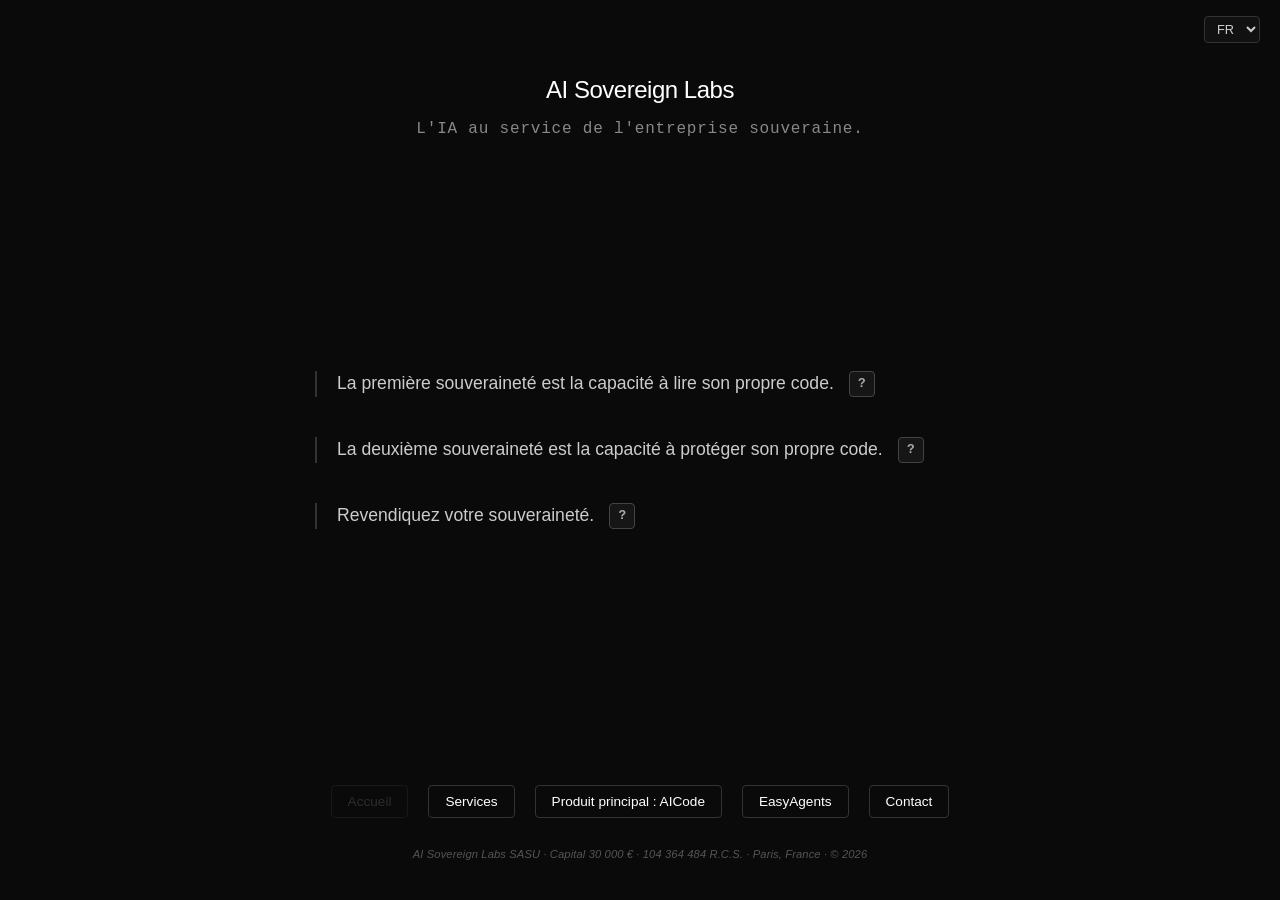
==== fr/index.html @ 9515681d "Add files via upload" ====
<!doctype html>
<html lang="fr">
  <head>
    <meta charset="UTF-8" />
    <meta name="viewport" content="width=device-width, initial-scale=1.0" />
    <link
      rel="icon"
      href="data:image/svg+xml,<svg xmlns=%22http://www.w3.org/2000/svg%22 viewBox=%220 0 100 100%22><text y=%22.9em%22 font-size=%2290%22>🛡️</text></svg>"
    />
    <title>AI Sovereign Labs</title>
    <meta
      name="description"
      content="AI Sovereign Labs : L'intelligence artificielle au service de l'entreprise souveraine. Maîtrisez votre code, protégez votre propriété intellectuelle."
    />

    <!-- Social URLs stay bound to the English homepage in the source HTML. -->
    <meta property="og:type" content="website" />
    <meta property="og:url" content="https://aisovereignlabs.ai/fr/" />
    <meta
      property="og:title"
      content="AI Sovereign Labs | Intelligence Artificielle Souveraine"
    />
    <meta
      property="og:description"
      content="La première souveraineté est la capacité à lire son propre code. Découvrez notre approche IA centrée sur le contrôle, l'auditabilité et la confidentialité."
    />
    <meta
      property="og:image"
      content="https://aisovereignlabs.ai/docs/sovereign-og.jpg"
    />
    <meta property="twitter:card" content="summary_large_image" />
    <meta property="twitter:url" content="https://aisovereignlabs.ai/fr/" />
    <meta
      property="twitter:title"
      content="AI Sovereign Labs | Intelligence Artificielle Souveraine"
    />
    <meta
      property="twitter:description"
      content="L'IA au service de l'entreprise souveraine. Reprenez le contrôle de votre infrastructure logicielle et de votre logique propriétaire."
    />
    <meta
      property="twitter:image"
      content="https://aisovereignlabs.ai/docs/sovereign-og.jpg"
    />

    <link rel="stylesheet" href="/assets/common.css" />
    <link rel="stylesheet" href="/index.css" />
    <script defer src="/assets/common.js"></script>
    <script defer src="/index.js"></script>
  </head>

  <body>
    <div class="lang-switcher">
      <select onchange="switchLang(this)" aria-label="Language selection">
        <option value="en" selected>EN</option>
        <option value="fr">FR</option>
      </select>
    </div>

    <header>
      <h1>AI Sovereign Labs</h1>
      <p class="slogan">L'IA au service de l'entreprise souveraine.</p>
    </header>

    <main>
      <div class="bullets-container">
        <div class="bullet-item">
          <div class="bullet-header">
            La première souveraineté est la capacité à lire son propre code.
            <button type="button" class="help-btn" onclick="toggleHelp('exp1')">
              ?
            </button>
          </div>
          <div id="exp1" class="explanation">
            L'IA ne doit pas être une boîte noire. Si vous ne pouvez pas auditer, comprendre et
            vérifier le code généré pour votre infrastructure, vous avez
            cédé le contrôle intellectuel au fournisseur de modèle.
          </div>
        </div>

        <div class="bullet-item">
          <div class="bullet-header">
            La deuxième souveraineté est la capacité à protéger son propre code.
            <button type="button" class="help-btn" onclick="toggleHelp('exp2')">
              ?
            </button>
          </div>
          <div id="exp2" class="explanation">
            Votre PI est votre forteresse. La vraie souveraineté signifie traiter votre
            logique localement ou dans des environnements privés, en garantissant que votre
            code source propriétaire n'entraîne jamais un modèle tiers.
          </div>
        </div>

        <div class="bullet-item">
          <div class="bullet-header">
            Revendiquez votre souveraineté.
            <button type="button" class="help-btn" onclick="toggleHelp('exp3')">
              ?
            </button>
          </div>
          <div id="exp3" class="explanation">
            La souveraineté n'est pas une contrainte, c'est le levier ultime. En
            maîtrisant votre intelligence et votre infrastructure, vous éliminez
            la dépendance et transformez votre logiciel en un actif stratégique
            imprenable.
          </div>
        </div>
      </div>
    </main>

    <footer>
      <nav>
        <a href="." class="disabled">Accueil</a>
        <a href="./services">Services</a>
        <a href="https://ai-code.ai">Produit principal : AICode</a>
        <a href="https://easy-agents.ai">EasyAgents</a>
        <a id="contact-link" href="javascript:openContactEmail()">Contact</a>
      </nav>
      <div class="legal">
        AI Sovereign Labs SASU · Capital 30 000 € · 104 364 484 R.C.S. · Paris,
        France · © 2026
      </div>
    </footer>
  </body>
</html>
---- assets/common.css ----
/* ========== RESET & BASE ========== */
body {
  background-color: #0a0a0a;
  color: #e5e5e5;
  font-family:
    -apple-system, BlinkMacSystemFont, "Segoe UI", Roboto, Helvetica, Arial,
    sans-serif;
  margin: 0;
  display: flex;
  flex-direction: column;
  min-height: 100vh;
  text-rendering: optimizeLegibility;
  overflow-x: hidden;
  overflow-y: auto;
  position: relative;
}

/* ========== LAYOUT ========== */
header {
  padding-top: 60px;
  text-align: center;
}

main {
  flex: 1;
  display: flex;
  justify-content: center;
  align-items: center;
}

footer {
  padding-bottom: 40px;
  text-align: center;
}

/* ========== TYPOGRAPHY ========== */
h1 {
  font-size: 1.5rem;
  font-weight: 500;
  letter-spacing: -0.02em;
  margin-bottom: 0.5rem;
  color: #ffffff;
}

.slogan {
  font-family: "Courier New", Courier, monospace;
  font-size: 1rem;
  color: #888;
  letter-spacing: 0.05em;
}

/* ========== NAVIGATION ========== */
nav {
  display: flex;
  justify-content: center;
  align-items: center;
  gap: 20px;
  margin-bottom: 30px;
}

a {
  color: #ffffff;
  text-decoration: none;
  font-size: 0.85rem;
  border: 1px solid #333;
  padding: 8px 16px;
  border-radius: 4px;
  transition: all 0.2s ease;
  cursor: pointer;
}

a.disabled {
  color: #444;
  border-color: #222;
  cursor: default;
  pointer-events: none;
  opacity: 0.6;
}

a:not(.disabled):hover {
  color: #ffffff;
  border-color: #ffffff;
  background-color: #222;
}

/* ========== FOOTER ========== */
.legal {
  font-size: 0.7rem;
  color: #555;
  font-style: italic;
  letter-spacing: 0.01em;
}

/* ========== LANG SWITCHER ========== */
.lang-switcher {
  position: absolute;
  top: 16px;
  right: 20px;
  z-index: 100;
}

.lang-switcher select {
  background: #111;
  color: #ccc;
  border: 1px solid #333;
  padding: 4px 8px;
  font-size: 0.8rem;
  border-radius: 4px;
  cursor: pointer;
}

.lang-switcher select:hover {
  border-color: #fff;
  color: #fff;
}

/* ========== RESPONSIVE ========== */
@media (max-width: 600px) {
  header {
    padding-top: 30px;
  }
  footer {
    padding-bottom: 30px;
  }
  nav {
    flex-direction: column;
    gap: 10px;
  }
}
---- index.css ----
/* ========== BULLETS ========== */
.bullets-container {
  max-width: 650px;
  width: 90%;
  list-style: none;
  padding: 0;
}

.bullet-item {
  margin-bottom: 2.5rem;
  cursor: default;
}

.bullet-header {
  display: flex;
  align-items: center;
  font-size: 1.1rem;
  color: #ccc;
  border-left: 2px solid #333;
  padding-left: 20px;
  transition: all 0.3s ease;
  line-height: 1.2;
}

.bullet-item:hover .bullet-header {
  border-left-color: #ffffff;
  color: #ffffff;
}

/* ========== HELP BUTTON ========== */
.help-btn {
  display: inline-flex;
  justify-content: center;
  align-items: center;
  margin-left: 15px;
  font-family: "Courier New", Courier, monospace;
  font-size: 0.8rem;
  font-weight: bold;
  color: #aaa;
  cursor: pointer;
  border: 1px solid #444;
  padding: 0;
  width: 26px;
  height: 26px;
  border-radius: 4px;
  user-select: none;
  transition: all 0.2s ease-in-out;
  background: rgba(255, 255, 255, 0.05);
  flex-shrink: 0;
}

.help-btn:hover {
  color: #ffffff;
  border-color: #ffffff;
  background-color: #222;
}

/* ========== EXPLANATION ========== */
.explanation {
  max-height: 0;
  overflow: hidden;
  font-size: 1rem;
  color: #999;
  padding-left: 22px;
  margin-top: 0;
  line-height: 1.6;
  max-width: 580px;
  transition:
    max-height 0.4s cubic-bezier(0.4, 0, 0.2, 1),
    margin-top 0.4s;
  opacity: 0;
}

.explanation.visible {
  max-height: 250px;
  margin-top: 15px;
  opacity: 1;
}

/* ========== RESPONSIVE ========== */
@media (max-width: 600px) {
  .bullet-header {
    font-size: 1rem;
  }
}
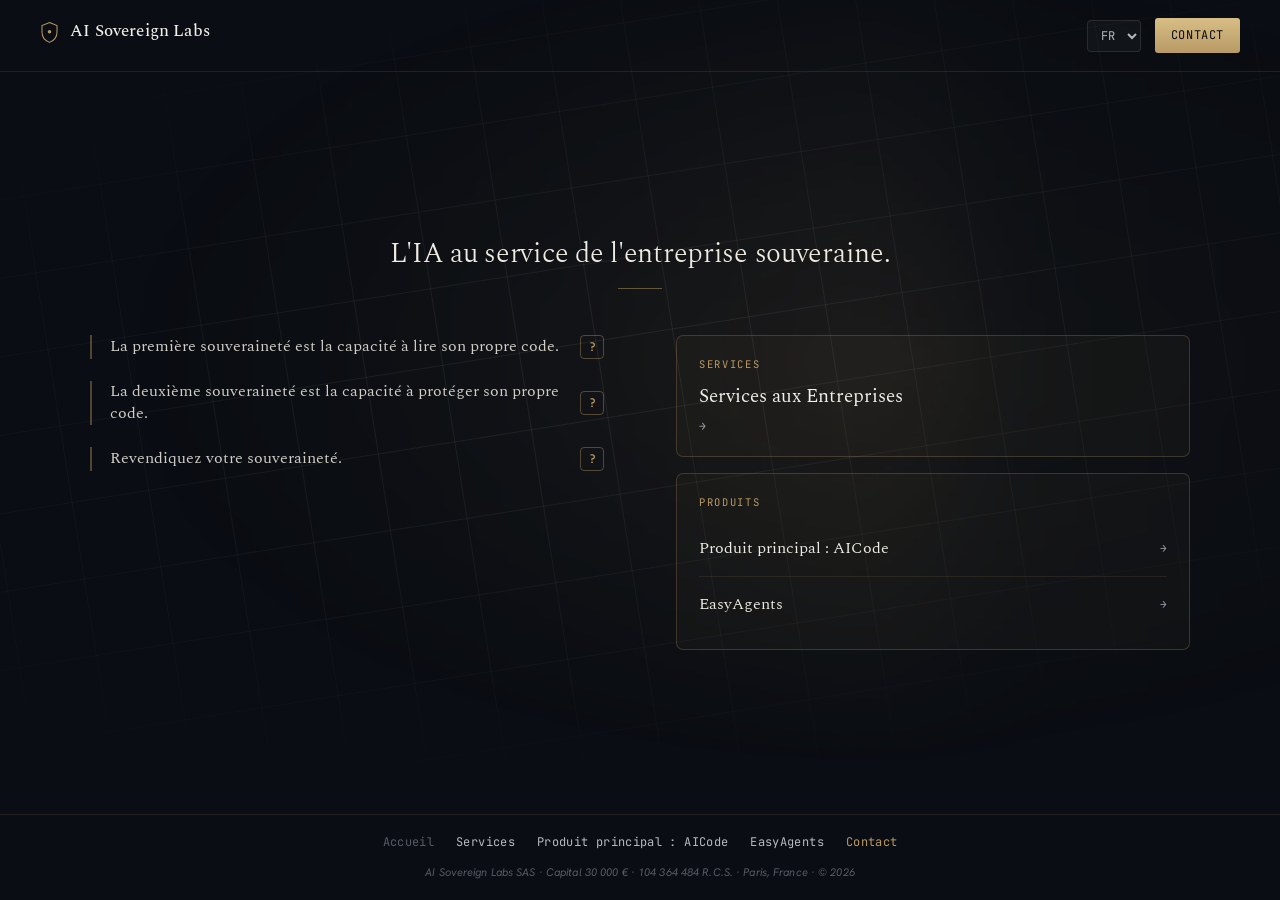
==== commit 70ae6d90: "Add files via upload" ====
--- a/fr/index.html
+++ b/fr/index.html
@@ -20,7 +20,7 @@
       property="og:title"
       content="AI Sovereign Labs | Intelligence Artificielle Souveraine"
     />
-    <meta
+    <meta 
       property="og:description"
       content="La première souveraineté est la capacité à lire son propre code. Découvrez notre approche IA centrée sur le contrôle, l'auditabilité et la confidentialité."
     />
@@ -43,6 +43,12 @@
       content="https://aisovereignlabs.ai/docs/sovereign-og.jpg"
     />
 
+    <link rel="preconnect" href="https://fonts.googleapis.com" />
+    <link rel="preconnect" href="https://fonts.gstatic.com" crossorigin />
+    <link
+      rel="stylesheet"
+      href="https://fonts.googleapis.com/css2?family=Spectral:ital,wght@0,300;0,400;0,500;1,400&family=Hanken+Grotesk:wght@400;500;600&family=JetBrains+Mono:wght@400;500&display=swap"
+    />
     <link rel="stylesheet" href="/assets/common.css" />
     <link rel="stylesheet" href="/index.css" />
     <script defer src="/assets/common.js"></script>
@@ -50,60 +56,125 @@
   </head>
 
   <body>
-    <div class="lang-switcher">
-      <select onchange="switchLang(this)" aria-label="Language selection">
-        <option value="en" selected>EN</option>
-        <option value="fr">FR</option>
-      </select>
-    </div>
-
-    <header>
-      <h1>AI Sovereign Labs</h1>
-      <p class="slogan">L'IA au service de l'entreprise souveraine.</p>
+    <!-- Animated tilted grid (motion handled in common.js) -->
+    <div class="bg-grid"><div></div></div>
+    <div class="bg-sheen"></div>
+
+    <!-- Top bar: brand links to the site root, language combo + contact -->
+    <header class="topbar">
+      <h1 class="brand">
+        <a href="/fr/" aria-label="Accueil AI Sovereign Labs">
+          <svg viewBox="0 0 24 28" fill="none" aria-hidden="true">
+            <path
+              d="M12 1.5 21.5 5.2v8.1c0 6.3-4.1 11-9.5 13.2C6.6 24.3 2.5 19.6 2.5 13.3V5.2L12 1.5Z"
+              stroke="#b89a64"
+              stroke-width="1.3"
+            ></path>
+            <circle cx="12" cy="13" r="2.2" fill="#b89a64"></circle>
+          </svg>
+          AI Sovereign Labs
+        </a>
+      </h1>
+
+      <div class="topbar-right">
+        <div class="lang-switcher">
+          <select onchange="switchLang(this)" aria-label="Language selection">
+            <option value="en">EN</option>
+            <option value="fr" selected>FR</option>
+          </select>
+        </div>
+        <a
+          class="btn-contact contact-link"
+          href="javascript:openContactEmail()"
+          >Contact</a
+        >
+      </div>
     </header>
 
     <main>
-      <div class="bullets-container">
-        <div class="bullet-item">
-          <div class="bullet-header">
-            La première souveraineté est la capacité à lire son propre code.
-            <button type="button" class="help-btn" onclick="toggleHelp('exp1')">
-              ?
-            </button>
-          </div>
-          <div id="exp1" class="explanation">
-            L'IA ne doit pas être une boîte noire. Si vous ne pouvez pas auditer, comprendre et
-            vérifier le code généré pour votre infrastructure, vous avez
-            cédé le contrôle intellectuel au fournisseur de modèle.
+      <div class="hero">
+        <p class="slogan">L'IA au service de l'entreprise souveraine.</p>
+        <div class="hero-rule"></div>
+      </div>
+
+      <div class="cols">
+        <!-- Left: the sovereignty manifesto (click a row to reveal the detail) -->
+        <div class="manifesto bullets-container">
+          <div class="bullet-item">
+            <div class="bullet-header">
+              La première souveraineté est la capacité à lire son propre code.
+              <button
+                type="button"
+                class="help-btn"
+                data-exp-btn="exp1" tabindex="-1"
+              >
+                ?
+              </button>
+            </div>
+            <div id="exp1" class="explanation">
+              L'IA ne doit pas être une boîte noire. Si vous ne pouvez pas auditer, comprendre et
+              vérifier le code généré pour votre infrastructure, vous avez
+              cédé le contrôle intellectuel au fournisseur de modèle.
+            </div>
+          </div>
+
+          <div class="bullet-item">
+            <div class="bullet-header">
+              La deuxième souveraineté est la capacité à protéger son propre code.
+              <button
+                type="button"
+                class="help-btn"
+                data-exp-btn="exp2" tabindex="-1"
+              >
+                ?
+              </button>
+            </div>
+            <div id="exp2" class="explanation">
+              Votre PI est votre forteresse. La vraie souveraineté signifie traiter votre
+              logique localement ou dans des environnements privés, en garantissant que votre
+              code source propriétaire n'entraîne jamais un modèle tiers.
+            </div>
+          </div>
+
+          <div class="bullet-item">
+            <div class="bullet-header">
+              Revendiquez votre souveraineté.
+              <button
+                type="button"
+                class="help-btn"
+                data-exp-btn="exp3" tabindex="-1"
+              >
+                ?
+              </button>
+            </div>
+            <div id="exp3" class="explanation">
+              La souveraineté n'est pas une contrainte, c'est le levier ultime. En
+              maîtrisant votre intelligence et votre infrastructure, vous éliminez
+              la dépendance et transformez votre logiciel en un actif stratégique
+              imprenable.
+            </div>
           </div>
         </div>
 
-        <div class="bullet-item">
-          <div class="bullet-header">
-            La deuxième souveraineté est la capacité à protéger son propre code.
-            <button type="button" class="help-btn" onclick="toggleHelp('exp2')">
-              ?
-            </button>
-          </div>
-          <div id="exp2" class="explanation">
-            Votre PI est votre forteresse. La vraie souveraineté signifie traiter votre
-            logique localement ou dans des environnements privés, en garantissant que votre
-            code source propriétaire n'entraîne jamais un modèle tiers.
-          </div>
-        </div>
-
-        <div class="bullet-item">
-          <div class="bullet-header">
-            Revendiquez votre souveraineté.
-            <button type="button" class="help-btn" onclick="toggleHelp('exp3')">
-              ?
-            </button>
-          </div>
-          <div id="exp3" class="explanation">
-            La souveraineté n'est pas une contrainte, c'est le levier ultime. En
-            maîtrisant votre intelligence et votre infrastructure, vous éliminez
-            la dépendance et transformez votre logiciel en un actif stratégique
-            imprenable.
+        <!-- Right: the two things that matter most — Services and Produits -->
+        <div class="offer">
+          <a class="offer-card" href="/fr/services">
+            <div class="offer-kicker">Services</div>
+            <div class="offer-title">Services aux Entreprises</div>
+            <div class="offer-sub">→</div>
+          </a>
+
+          <div class="offer-card offer-products">
+            <div class="offer-kicker">Produits</div>
+            <a class="product-row" href="https://ai-code.ai" target="_blank" rel="noopener">
+              <span class="pr-name">Produit principal : AICode</span>
+              <span class="pr-arrow">→</span>
+            </a>
+            <div class="product-divider"></div>
+            <a class="product-row" href="https://easy-agents.ai" target="_blank" rel="noopener">
+              <span class="pr-name">EasyAgents</span>
+              <span class="pr-arrow">→</span>
+            </a>
           </div>
         </div>
       </div>
@@ -113,12 +184,17 @@
       <nav>
         <a href="." class="disabled">Accueil</a>
         <a href="./services">Services</a>
-        <a href="https://ai-code.ai">Produit principal : AICode</a>
-        <a href="https://easy-agents.ai">EasyAgents</a>
-        <a id="contact-link" href="javascript:openContactEmail()">Contact</a>
+        <a href="https://ai-code.ai" target="_blank" rel="noopener">Produit principal : AICode</a>
+        <a href="https://easy-agents.ai" target="_blank" rel="noopener">EasyAgents</a>
+        <a
+          id="contact-link"
+          class="contact-link"
+          href="javascript:openContactEmail()"
+          >Contact</a
+        >
       </nav>
       <div class="legal">
-        AI Sovereign Labs SASU · Capital 30 000 € · 104 364 484 R.C.S. · Paris,
+        AI Sovereign Labs SAS · Capital 30 000 € · 104 364 484 R.C.S. · Paris,
         France · © 2026
       </div>
     </footer>
--- a/assets/common.css
+++ b/assets/common.css
@@ -1,129 +1,307 @@
+/* =====================================================================
+   AI Sovereign Labs — common.css
+   Visual system: ink navy (#0a0d13) + champagne gold (#b89a64)
+   Type: Spectral (serif display) · Hanken Grotesk (UI) · JetBrains Mono (labels)
+   The tilted background grid is animated by common.js (requestAnimationFrame).
+   ===================================================================== */
+
 /* ========== RESET & BASE ========== */
+*,
+*::before,
+*::after {
+  box-sizing: border-box;
+}
+
+html {
+  scroll-behavior: smooth;
+}
+
+:root {
+  --bg: #0a0d13;
+  --gold: #b89a64;
+  --gold-soft: #d8be86;
+  --gold-bright: #d2b878;
+  --line: rgba(184, 154, 100, 0.14);
+  --border: rgba(255, 255, 255, 0.08);
+  --text: #e7e6e1;
+  --text-dim: #9a9ea8;
+  --text-muted: #565b66;
+}
+
 body {
-  background-color: #0a0a0a;
-  color: #e5e5e5;
-  font-family:
-    -apple-system, BlinkMacSystemFont, "Segoe UI", Roboto, Helvetica, Arial,
-    sans-serif;
   margin: 0;
+  background: var(--bg);
+  color: var(--text);
+  font-family: "Hanken Grotesk", sans-serif;
+  font-weight: 400;
+  line-height: 1.6;
+  min-height: 100vh;
   display: flex;
   flex-direction: column;
-  min-height: 100vh;
+  position: relative;
+  overflow-x: hidden;
   text-rendering: optimizeLegibility;
-  overflow-x: hidden;
-  overflow-y: auto;
+}
+
+::selection {
+  background: rgba(184, 154, 100, 0.22);
+}
+
+a {
+  color: inherit;
+  text-decoration: none;
+}
+
+/* ========== ANIMATED BACKGROUND GRID (driven by common.js) ========== */
+.bg-grid {
+  position: fixed;
+  top: -8%;
+  left: -30%;
+  width: 160%;
+  height: 96%;
+  z-index: 0;
+  pointer-events: none;
+  transform: rotate(-9deg);
+  transform-origin: center;
+  -webkit-mask-image: radial-gradient(
+    ellipse 60% 62% at 50% 50%,
+    #000,
+    transparent 78%
+  );
+  mask-image: radial-gradient(ellipse 60% 62% at 50% 50%, #000, transparent 78%);
+}
+
+.bg-grid > div {
+  position: absolute;
+  inset: -12%;
+  background-image:
+    linear-gradient(rgba(255, 255, 255, 0.075) 1px, transparent 1px),
+    linear-gradient(90deg, rgba(255, 255, 255, 0.075) 1px, transparent 1px);
+  background-size: 72px 72px;
+}
+
+.bg-sheen {
+  position: fixed;
+  top: -8%;
+  left: -30%;
+  width: 160%;
+  height: 96%;
+  z-index: 0;
+  pointer-events: none;
+  background: linear-gradient(
+    90deg,
+    transparent 0%,
+    rgba(184, 154, 100, 0.2) 48%,
+    rgba(184, 154, 100, 0.08) 56%,
+    transparent 100%
+  );
+  filter: blur(30px);
+  -webkit-mask-image: radial-gradient(
+    ellipse 58% 64% at 50% 50%,
+    rgba(0, 0, 0, 0.8),
+    transparent 76%
+  );
+  mask-image: radial-gradient(
+    ellipse 58% 64% at 50% 50%,
+    rgba(0, 0, 0, 0.8),
+    transparent 76%
+  );
+}
+
+/* ========== TOP BAR ========== */
+.topbar {
   position: relative;
-}
-
-/* ========== LAYOUT ========== */
-header {
-  padding-top: 60px;
-  text-align: center;
-}
-
-main {
-  flex: 1;
-  display: flex;
-  justify-content: center;
+  z-index: 2;
+  flex-shrink: 0;
+  display: flex;
   align-items: center;
-}
-
-footer {
-  padding-bottom: 40px;
-  text-align: center;
-}
-
-/* ========== TYPOGRAPHY ========== */
-h1 {
-  font-size: 1.5rem;
+  justify-content: space-between;
+  padding: 18px 40px;
+  border-bottom: 1px solid var(--line);
+}
+
+.brand {
+  margin: 0;
+  font-family: "Spectral", serif;
   font-weight: 500;
-  letter-spacing: -0.02em;
-  margin-bottom: 0.5rem;
-  color: #ffffff;
-}
-
-.slogan {
-  font-family: "Courier New", Courier, monospace;
-  font-size: 1rem;
-  color: #888;
-  letter-spacing: 0.05em;
-}
-
-/* ========== NAVIGATION ========== */
-nav {
-  display: flex;
-  justify-content: center;
+  font-size: 17px;
+  letter-spacing: 0.01em;
+  color: #f1efe9;
+}
+
+.brand a {
+  display: inline-flex;
   align-items: center;
-  gap: 20px;
-  margin-bottom: 30px;
-}
-
-a {
-  color: #ffffff;
-  text-decoration: none;
-  font-size: 0.85rem;
-  border: 1px solid #333;
-  padding: 8px 16px;
-  border-radius: 4px;
-  transition: all 0.2s ease;
-  cursor: pointer;
-}
-
-a.disabled {
-  color: #444;
-  border-color: #222;
-  cursor: default;
-  pointer-events: none;
-  opacity: 0.6;
-}
-
-a:not(.disabled):hover {
-  color: #ffffff;
-  border-color: #ffffff;
-  background-color: #222;
-}
-
-/* ========== FOOTER ========== */
-.legal {
-  font-size: 0.7rem;
-  color: #555;
-  font-style: italic;
-  letter-spacing: 0.01em;
-}
-
-/* ========== LANG SWITCHER ========== */
-.lang-switcher {
-  position: absolute;
-  top: 16px;
-  right: 20px;
-  z-index: 100;
-}
-
+  gap: 11px;
+}
+
+.brand svg {
+  width: 19px;
+  height: 23px;
+  flex-shrink: 0;
+}
+
+.topbar-right {
+  display: flex;
+  align-items: center;
+  gap: 14px;
+}
+
+/* ========== LANGUAGE SWITCHER ========== */
 .lang-switcher select {
-  background: #111;
-  color: #ccc;
-  border: 1px solid #333;
-  padding: 4px 8px;
-  font-size: 0.8rem;
+  background: rgba(255, 255, 255, 0.03);
+  color: #b6b8bf;
+  border: 1px solid rgba(255, 255, 255, 0.1);
+  padding: 6px 9px;
+  font-family: "JetBrains Mono", monospace;
+  font-size: 12px;
   border-radius: 4px;
   cursor: pointer;
+  transition: all 0.2s ease;
 }
 
 .lang-switcher select:hover {
-  border-color: #fff;
-  color: #fff;
+  border-color: var(--gold);
+  color: var(--text);
+}
+
+.lang-switcher select option {
+  background: #0f1219;
+  color: var(--text);
+}
+
+/* ========== CONTACT BUTTON ========== */
+.btn-contact {
+  font-family: "JetBrains Mono", monospace;
+  font-size: 12px;
+  letter-spacing: 0.05em;
+  text-transform: uppercase;
+  color: #0a0d13;
+  background: linear-gradient(180deg, var(--gold-soft), var(--gold));
+  padding: 8px 16px;
+  border-radius: 3px;
+  white-space: nowrap;
+  transition: filter 0.2s ease;
+}
+
+.btn-contact:hover {
+  filter: brightness(1.07);
+}
+
+/* ========== HERO ========== */
+.hero {
+  text-align: center;
+}
+
+.slogan {
+  font-family: "Spectral", serif;
+  font-weight: 300;
+  font-size: clamp(20px, 2.4vw, 28px);
+  line-height: 1.2;
+  letter-spacing: -0.01em;
+  color: #efece4;
+  margin: 0;
+}
+
+.hero-rule {
+  width: 44px;
+  height: 1px;
+  background: rgba(184, 154, 100, 0.5);
+  margin: 18px auto 0;
+}
+
+/* ========== MAIN ========== */
+main {
+  position: relative;
+  z-index: 2;
+  flex: 1;
+  min-height: 0;
+  display: flex;
+  flex-direction: column;
+  justify-content: center;
+  width: 100%;
+  max-width: 1180px;
+  margin: 0 auto;
+  padding: 28px 40px;
+}
+
+/* ========== FOOTER ========== */
+footer {
+  position: relative;
+  z-index: 2;
+  flex-shrink: 0;
+  border-top: 1px solid var(--line);
+  padding: 18px 40px;
+  text-align: center;
+}
+
+footer nav {
+  display: flex;
+  flex-wrap: wrap;
+  align-items: center;
+  gap: 8px 22px;
+  justify-content: center;
+}
+
+footer nav a {
+  font-family: "JetBrains Mono", monospace;
+  font-size: 12px;
+  letter-spacing: 0.03em;
+  color: #b6bac3;
+  transition: color 0.2s ease;
+}
+
+footer nav a:hover {
+  color: var(--gold);
+}
+
+footer nav a.disabled {
+  color: var(--text-muted);
+  pointer-events: none;
+}
+
+footer nav a.contact-link {
+  color: var(--gold);
+}
+
+.legal {
+  font-size: 11px;
+  font-style: italic;
+  color: var(--text-muted);
+  margin-top: 12px;
+  letter-spacing: 0.01em;
 }
 
 /* ========== RESPONSIVE ========== */
-@media (max-width: 600px) {
-  header {
-    padding-top: 30px;
-  }
+@media (max-width: 760px) {
+  body {
+    height: auto;
+  }
+
+  .topbar {
+    padding: 16px 20px;
+  }
+
+  main {
+    padding: 26px 20px;
+  }
+
   footer {
-    padding-bottom: 30px;
-  }
-  nav {
-    flex-direction: column;
-    gap: 10px;
-  }
-}
+    padding: 18px 20px;
+  }
+
+  /* keep the grid well-placed behind the stacked hero on mobile */
+  .bg-grid,
+  .bg-sheen {
+    width: 210%;
+    left: -55%;
+    top: 2%;
+    height: 54%;
+  }
+}
+
+@media (max-width: 460px) {
+  .brand {
+    font-size: 15px;
+  }
+}
--- a/index.css
+++ b/index.css
@@ -1,85 +1,189 @@
-/* ========== BULLETS ========== */
+/* ========== HOME LAYOUT ========== */
+/* Hero is centered; the two columns (manifesto + offer) are equal width. */
+.hero {
+  margin-bottom: 8px;
+}
+
+.cols {
+  display: grid;
+  grid-template-columns: 1fr 1fr;
+  gap: 72px;
+  margin-top: 38px;
+  align-items: start;
+}
+
+/* ========== MANIFESTO BULLETS (click-to-reveal preserved) ========== */
 .bullets-container {
-  max-width: 650px;
-  width: 90%;
-  list-style: none;
   padding: 0;
 }
 
 .bullet-item {
-  margin-bottom: 2.5rem;
-  cursor: default;
+  cursor: pointer;
+}
+
+.bullet-item + .bullet-item {
+  margin-top: 22px;
 }
 
 .bullet-header {
   display: flex;
   align-items: center;
-  font-size: 1.1rem;
-  color: #ccc;
-  border-left: 2px solid #333;
-  padding-left: 20px;
+  justify-content: space-between;
+  gap: 14px;
+  font-family: "Spectral", serif;
+  font-size: 15.5px;
+  line-height: 1.4;
+  color: #cfcdc5;
+  border-left: 2px solid rgba(184, 154, 100, 0.4);
+  padding-left: 18px;
   transition: all 0.3s ease;
-  line-height: 1.2;
 }
 
 .bullet-item:hover .bullet-header {
-  border-left-color: #ffffff;
-  color: #ffffff;
+  border-left-color: var(--gold);
+  color: #f6f4ec;
 }
 
 /* ========== HELP BUTTON ========== */
 .help-btn {
+  flex-shrink: 0;
+  width: 24px;
+  height: 24px;
   display: inline-flex;
+  align-items: center;
   justify-content: center;
-  align-items: center;
-  margin-left: 15px;
-  font-family: "Courier New", Courier, monospace;
-  font-size: 0.8rem;
-  font-weight: bold;
-  color: #aaa;
+  font-family: "JetBrains Mono", monospace;
+  font-size: 12px;
+  font-weight: 500;
+  color: var(--gold);
+  background: transparent;
+  border: 1px solid rgba(184, 154, 100, 0.4);
+  border-radius: 4px;
+  padding: 0;
   cursor: pointer;
-  border: 1px solid #444;
-  padding: 0;
-  width: 26px;
-  height: 26px;
-  border-radius: 4px;
   user-select: none;
-  transition: all 0.2s ease-in-out;
-  background: rgba(255, 255, 255, 0.05);
-  flex-shrink: 0;
+  transition: all 0.25s ease;
 }
 
-.help-btn:hover {
-  color: #ffffff;
-  border-color: #ffffff;
-  background-color: #222;
+.bullet-item:hover .help-btn {
+  border-color: var(--gold);
+  color: #0a0d13;
+  background: var(--gold);
 }
 
-/* ========== EXPLANATION ========== */
+/* ========== EXPLANATION (toggled by index.js → .visible) ========== */
 .explanation {
   max-height: 0;
   overflow: hidden;
-  font-size: 1rem;
-  color: #999;
-  padding-left: 22px;
+  opacity: 0;
   margin-top: 0;
+  font-size: 13.5px;
   line-height: 1.6;
-  max-width: 580px;
+  color: var(--text-dim);
+  padding-left: 20px;
+  max-width: 600px;
   transition:
-    max-height 0.4s cubic-bezier(0.4, 0, 0.2, 1),
-    margin-top 0.4s;
-  opacity: 0;
+    max-height 0.45s cubic-bezier(0.4, 0, 0.2, 1),
+    opacity 0.4s ease,
+    margin-top 0.45s ease;
 }
 
 .explanation.visible {
-  max-height: 250px;
-  margin-top: 15px;
+  max-height: 240px;
   opacity: 1;
+  margin-top: 12px;
+}
+
+/* ========== OFFER: SERVICES + PRODUCTS ========== */
+.offer {
+  display: flex;
+  flex-direction: column;
+  gap: 16px;
+}
+
+.offer-card {
+  display: block;
+  padding: 20px 22px;
+  border: 1px solid rgba(184, 154, 100, 0.26);
+  border-radius: 7px;
+  background: rgba(184, 154, 100, 0.035);
+  transition:
+    border-color 0.25s ease,
+    background 0.25s ease,
+    transform 0.25s ease;
+}
+
+a.offer-card:hover {
+  border-color: rgba(184, 154, 100, 0.55);
+  background: rgba(184, 154, 100, 0.07);
+  transform: translateY(-2px);
+}
+
+.offer-kicker {
+  font-family: "JetBrains Mono", monospace;
+  font-size: 10.5px;
+  letter-spacing: 0.16em;
+  text-transform: uppercase;
+  color: var(--gold);
+  margin-bottom: 9px;
+}
+
+.offer-title {
+  font-family: "Spectral", serif;
+  font-size: 19px;
+  color: #f1efe9;
+  margin-bottom: 5px;
+}
+
+.offer-sub {
+  font-family: "JetBrains Mono", monospace;
+  font-size: 11.5px;
+  color: var(--text-dim);
+  letter-spacing: 0.03em;
+}
+
+.offer-products .offer-kicker {
+  margin-bottom: 14px;
+}
+
+.product-row {
+  display: flex;
+  align-items: center;
+  justify-content: space-between;
+  gap: 12px;
+  padding: 11px 12px;
+  margin: 0 -12px;
+  border-radius: 5px;
+  transition: background 0.2s ease;
+}
+
+.product-row:hover {
+  background: rgba(184, 154, 100, 0.08);
+}
+
+.pr-name {
+  font-family: "Spectral", serif;
+  font-size: 16px;
+  color: #eceae3;
+}
+
+.pr-arrow {
+  font-family: "JetBrains Mono", monospace;
+  font-size: 11px;
+  color: var(--text-dim);
+}
+
+.product-divider {
+  height: 1px;
+  background: rgba(184, 154, 100, 0.12);
+  margin: 4px 0;
 }
 
 /* ========== RESPONSIVE ========== */
-@media (max-width: 600px) {
-  .bullet-header {
-    font-size: 1rem;
+@media (max-width: 760px) {
+  .cols {
+    grid-template-columns: 1fr;
+    gap: 30px;
+    margin-top: 28px;
   }
 }
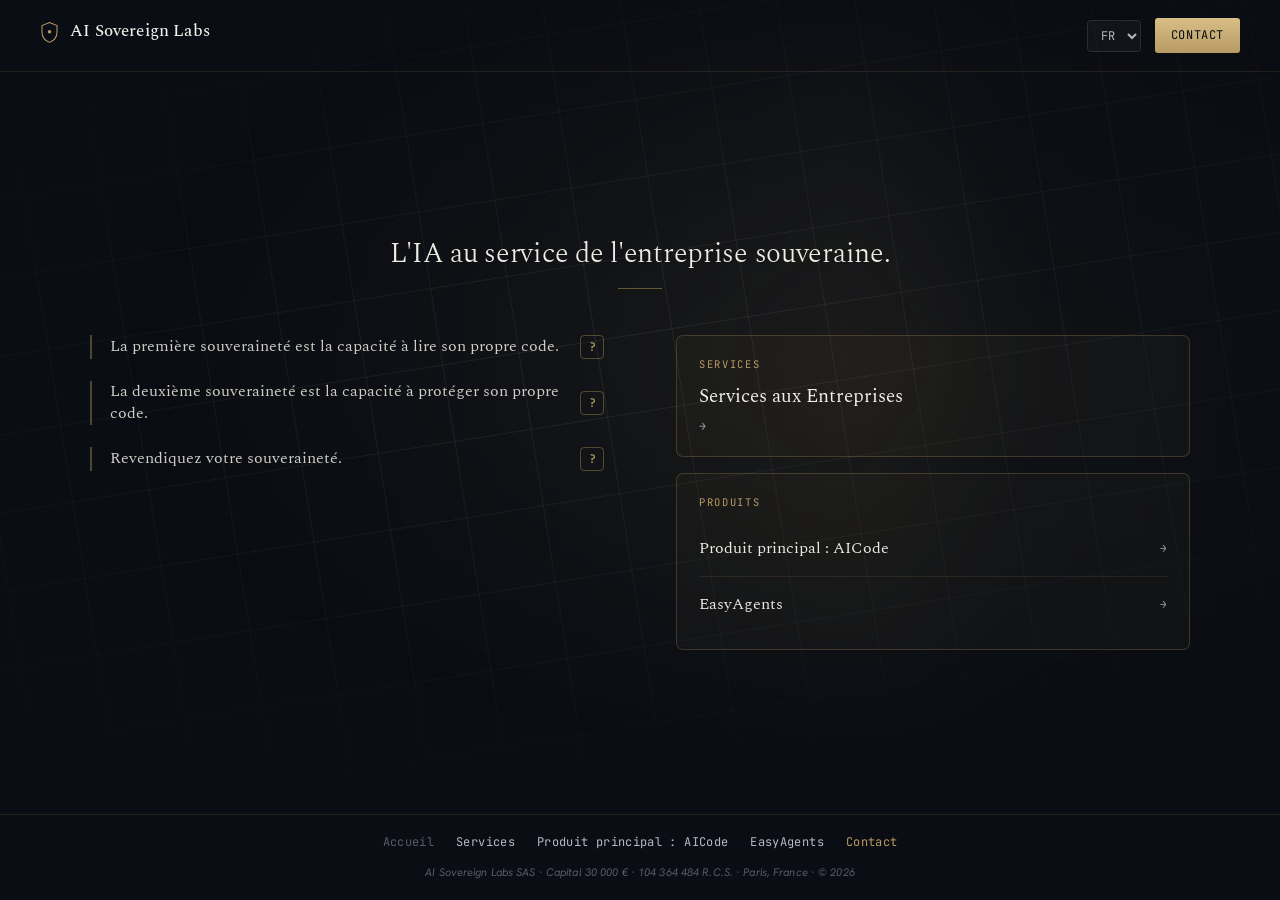
==== commit 829453d2: "Add files via upload" ====
--- a/fr/index.html
+++ b/fr/index.html
@@ -63,7 +63,7 @@
     <!-- Top bar: brand links to the site root, language combo + contact -->
     <header class="topbar">
       <h1 class="brand">
-        <a href="/fr/" aria-label="Accueil AI Sovereign Labs">
+        <a href="/" aria-label="Accueil AI Sovereign Labs">
           <svg viewBox="0 0 24 28" fill="none" aria-hidden="true">
             <path
               d="M12 1.5 21.5 5.2v8.1c0 6.3-4.1 11-9.5 13.2C6.6 24.3 2.5 19.6 2.5 13.3V5.2L12 1.5Z"
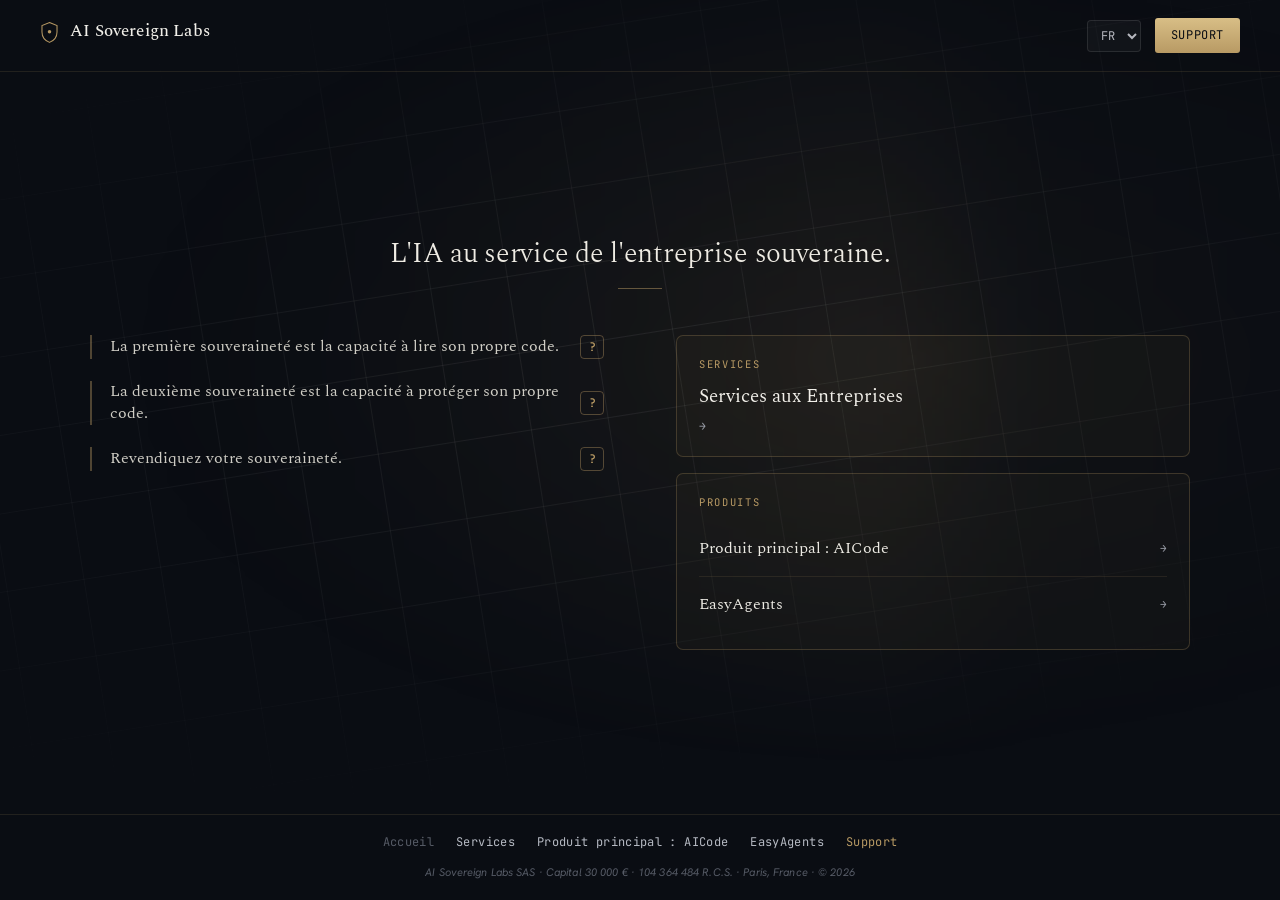
==== commit 05e3e92f: "Add files via upload" ====
--- a/fr/index.html
+++ b/fr/index.html
@@ -20,7 +20,7 @@
       property="og:title"
       content="AI Sovereign Labs | Intelligence Artificielle Souveraine"
     />
-    <meta 
+    <meta
       property="og:description"
       content="La première souveraineté est la capacité à lire son propre code. Découvrez notre approche IA centrée sur le contrôle, l'auditabilité et la confidentialité."
     />
@@ -57,10 +57,12 @@
 
   <body>
     <!-- Animated tilted grid (motion handled in common.js) -->
-    <div class="bg-grid"><div></div></div>
+    <div class="bg-grid">
+      <div></div>
+    </div>
     <div class="bg-sheen"></div>
 
-    <!-- Top bar: brand links to the site root, language combo + contact -->
+    <!-- Top bar: brand links to the site root, language combo + direct support -->
     <header class="topbar">
       <h1 class="brand">
         <a href="/" aria-label="Accueil AI Sovereign Labs">
@@ -85,8 +87,10 @@
         </div>
         <a
           class="btn-contact contact-link"
-          href="javascript:openContactEmail()"
-          >Contact</a
+          href="https://aisovereignlabs.zohodesk.eu"
+          target="_blank"
+          rel="noopener"
+          >Support</a
         >
       </div>
     </header>
@@ -106,7 +110,8 @@
               <button
                 type="button"
                 class="help-btn"
-                data-exp-btn="exp1" tabindex="-1"
+                data-exp-btn="exp1"
+                tabindex="-1"
               >
                 ?
               </button>
@@ -124,7 +129,8 @@
               <button
                 type="button"
                 class="help-btn"
-                data-exp-btn="exp2" tabindex="-1"
+                data-exp-btn="exp2"
+                tabindex="-1"
               >
                 ?
               </button>
@@ -142,7 +148,8 @@
               <button
                 type="button"
                 class="help-btn"
-                data-exp-btn="exp3" tabindex="-1"
+                data-exp-btn="exp3"
+                tabindex="-1"
               >
                 ?
               </button>
@@ -166,12 +173,22 @@
 
           <div class="offer-card offer-products">
             <div class="offer-kicker">Produits</div>
-            <a class="product-row" href="https://ai-code.ai" target="_blank" rel="noopener">
+            <a
+              class="product-row"
+              href="https://ai-code.ai"
+              target="_blank"
+              rel="noopener"
+            >
               <span class="pr-name">Produit principal : AICode</span>
               <span class="pr-arrow">→</span>
             </a>
             <div class="product-divider"></div>
-            <a class="product-row" href="https://easy-agents.ai" target="_blank" rel="noopener">
+            <a
+              class="product-row"
+              href="https://easy-agents.ai"
+              target="_blank"
+              rel="noopener"
+            >
               <span class="pr-name">EasyAgents</span>
               <span class="pr-arrow">→</span>
             </a>
@@ -184,13 +201,19 @@
       <nav>
         <a href="." class="disabled">Accueil</a>
         <a href="./services">Services</a>
-        <a href="https://ai-code.ai" target="_blank" rel="noopener">Produit principal : AICode</a>
-        <a href="https://easy-agents.ai" target="_blank" rel="noopener">EasyAgents</a>
+        <a href="https://ai-code.ai" target="_blank" rel="noopener"
+          >Produit principal : AICode</a
+        >
+        <a href="https://easy-agents.ai" target="_blank" rel="noopener"
+          >EasyAgents</a
+        >
         <a
           id="contact-link"
           class="contact-link"
-          href="javascript:openContactEmail()"
-          >Contact</a
+          href="https://aisovereignlabs.zohodesk.eu"
+          target="_blank"
+          rel="noopener"
+          >Support</a
         >
       </nav>
       <div class="legal">
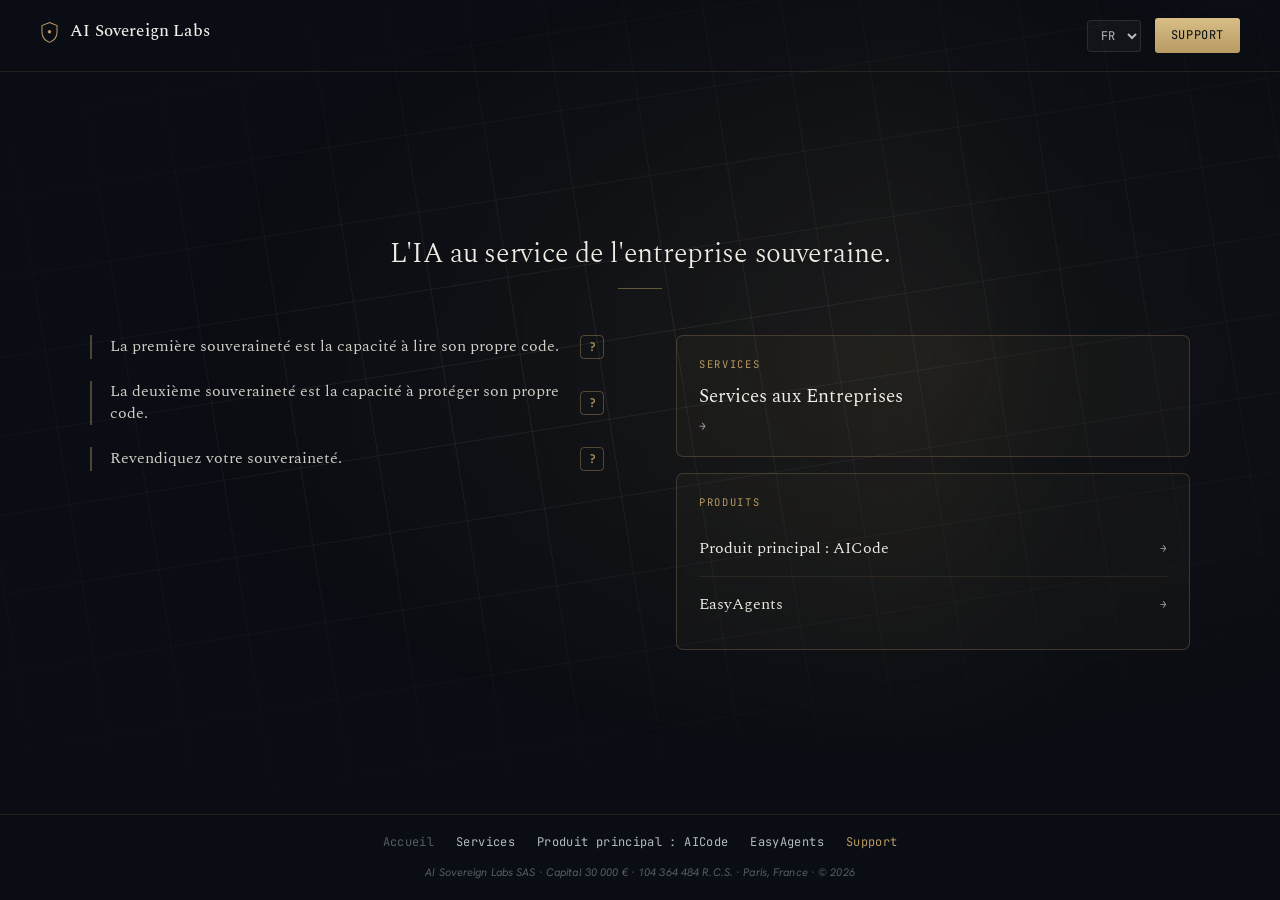
==== commit 828efdde: "Add files via upload" ====
--- a/fr/index.html
+++ b/fr/index.html
@@ -65,7 +65,7 @@
     <!-- Top bar: brand links to the site root, language combo + direct support -->
     <header class="topbar">
       <h1 class="brand">
-        <a href="/" aria-label="Accueil AI Sovereign Labs">
+        <a href="/fr/" aria-label="Accueil AI Sovereign Labs">
           <svg viewBox="0 0 24 28" fill="none" aria-hidden="true">
             <path
               d="M12 1.5 21.5 5.2v8.1c0 6.3-4.1 11-9.5 13.2C6.6 24.3 2.5 19.6 2.5 13.3V5.2L12 1.5Z"
@@ -175,7 +175,7 @@
             <div class="offer-kicker">Produits</div>
             <a
               class="product-row"
-              href="https://ai-code.ai"
+              href="https://ai-code.ai/fr/"
               target="_blank"
               rel="noopener"
             >
@@ -185,7 +185,7 @@
             <div class="product-divider"></div>
             <a
               class="product-row"
-              href="https://easy-agents.ai"
+              href="https://easy-agents.ai/fr/"
               target="_blank"
               rel="noopener"
             >
@@ -201,10 +201,10 @@
       <nav>
         <a href="." class="disabled">Accueil</a>
         <a href="./services">Services</a>
-        <a href="https://ai-code.ai" target="_blank" rel="noopener"
+        <a href="https://ai-code.ai/fr/" target="_blank" rel="noopener"
           >Produit principal : AICode</a
         >
-        <a href="https://easy-agents.ai" target="_blank" rel="noopener"
+        <a href="https://easy-agents.ai/fr/" target="_blank" rel="noopener"
           >EasyAgents</a
         >
         <a
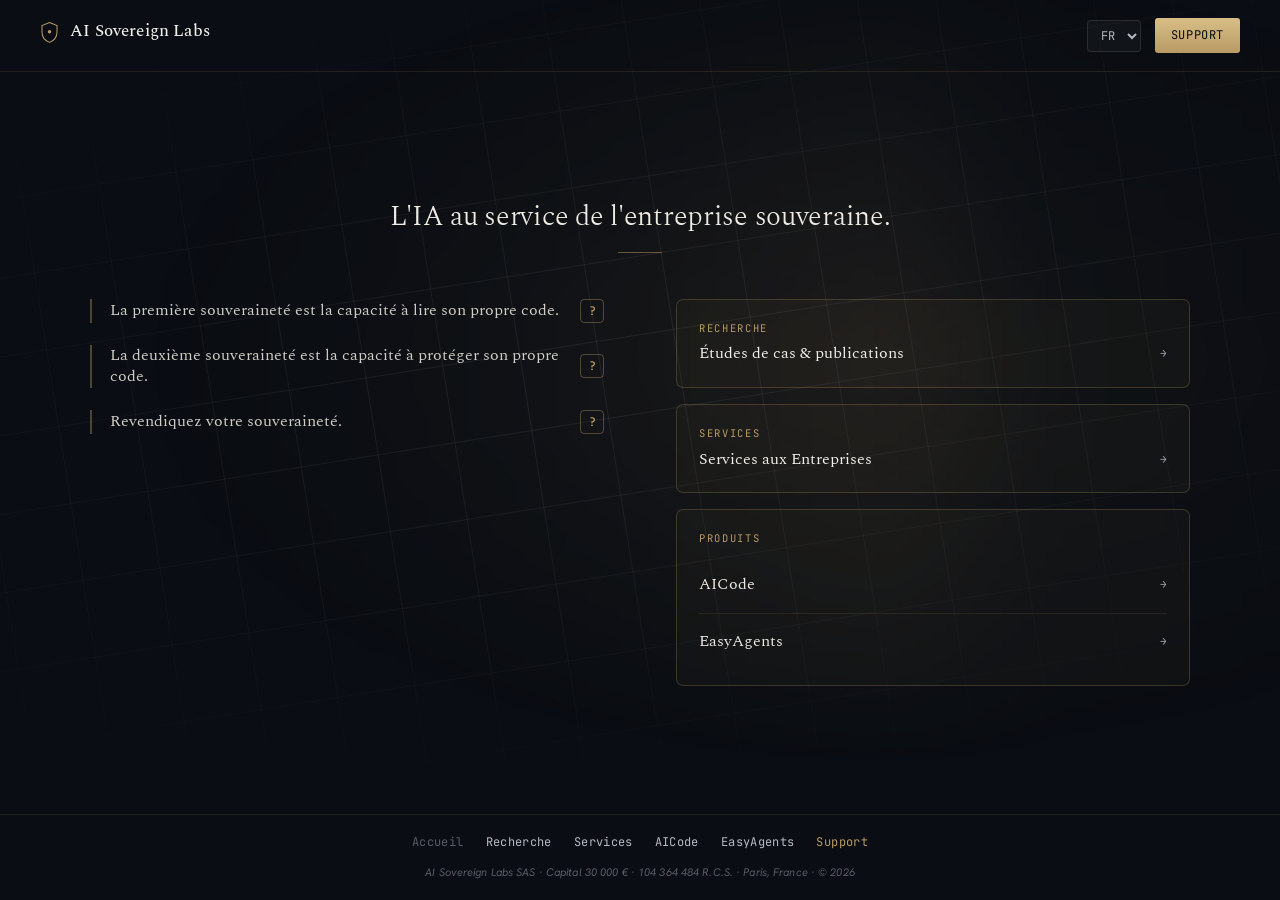
==== commit 5ae41f84: "Add files via upload" ====
--- a/fr/index.html
+++ b/fr/index.html
@@ -163,9 +163,16 @@
           </div>
         </div>
 
-        <!-- Right: the two things that matter most — Services and Produits -->
+        <!-- Right: research comes first, then services, then products. -->
         <div class="offer">
-          <a class="offer-card" href="/fr/services">
+          <!-- Recherche stays separate from Produits so new publications can scale as cards later. -->
+          <a class="offer-card offer-nav-card" href="/fr/research">
+            <div class="offer-kicker">Recherche</div>
+            <div class="offer-title">Études de cas &amp; publications</div>
+            <div class="offer-sub">→</div>
+          </a>
+
+          <a class="offer-card offer-nav-card" href="/fr/services">
             <div class="offer-kicker">Services</div>
             <div class="offer-title">Services aux Entreprises</div>
             <div class="offer-sub">→</div>
@@ -179,7 +186,7 @@
               target="_blank"
               rel="noopener"
             >
-              <span class="pr-name">Produit principal : AICode</span>
+              <span class="pr-name">AICode</span>
               <span class="pr-arrow">→</span>
             </a>
             <div class="product-divider"></div>
@@ -200,10 +207,9 @@
     <footer>
       <nav>
         <a href="." class="disabled">Accueil</a>
+        <a href="./research">Recherche</a>
         <a href="./services">Services</a>
-        <a href="https://ai-code.ai/fr/" target="_blank" rel="noopener"
-          >Produit principal : AICode</a
-        >
+        <a href="https://ai-code.ai/fr/" target="_blank" rel="noopener">AICode</a>
         <a href="https://easy-agents.ai/fr/" target="_blank" rel="noopener"
           >EasyAgents</a
         >
--- a/index.css
+++ b/index.css
@@ -94,7 +94,7 @@
   margin-top: 12px;
 }
 
-/* ========== OFFER: SERVICES + PRODUCTS ========== */
+/* ========== OFFER: SERVICES + PRODUCTS + RESEARCH ========== */
 .offer {
   display: flex;
   flex-direction: column;
@@ -119,6 +119,15 @@
   transform: translateY(-2px);
 }
 
+/* Navigation cards keep the label on the first row and the arrow aligned on the title row. */
+.offer-nav-card {
+  display: grid;
+  grid-template-columns: minmax(0, 1fr) auto;
+  column-gap: 0.75rem;
+  row-gap: 0.3125rem;
+  align-items: center;
+}
+
 .offer-kicker {
   font-family: "JetBrains Mono", monospace;
   font-size: 10.5px;
@@ -128,6 +137,11 @@
   margin-bottom: 9px;
 }
 
+.offer-nav-card .offer-kicker {
+  grid-column: 1 / -1;
+  margin-bottom: 0;
+}
+
 .offer-title {
   font-family: "Spectral", serif;
   font-size: 19px;
@@ -135,11 +149,22 @@
   margin-bottom: 5px;
 }
 
+.offer-nav-card .offer-title {
+  margin-bottom: 0;
+  font-size: 1rem;
+}
+
 .offer-sub {
   font-family: "JetBrains Mono", monospace;
   font-size: 11.5px;
   color: var(--text-dim);
   letter-spacing: 0.03em;
+}
+
+.offer-nav-card .offer-sub {
+  justify-self: end;
+  align-self: center;
+  font-size: 0.6875rem;
 }
 
 .offer-products .offer-kicker {
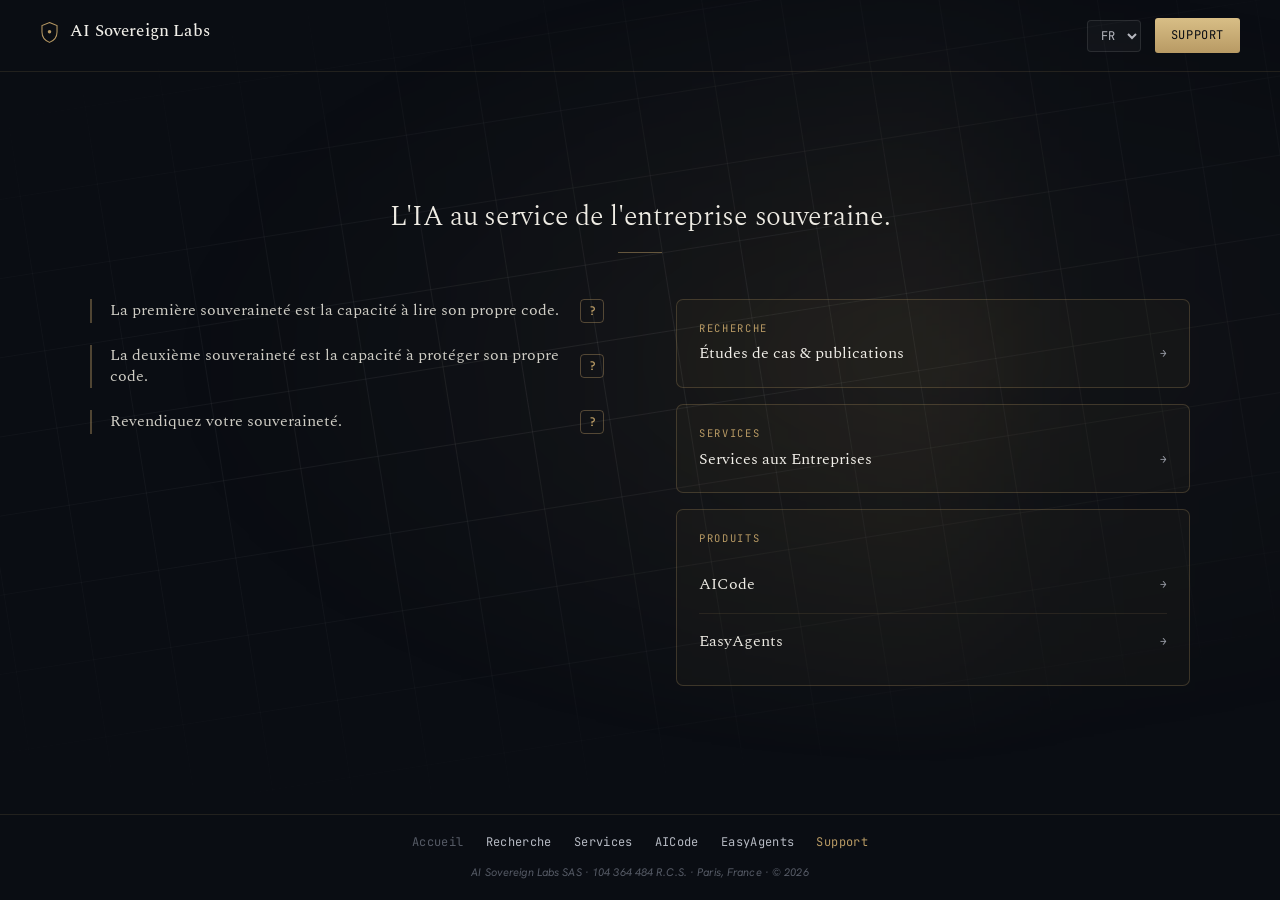
==== commit 57bd3ae5: "Add files via upload" ====
--- a/fr/index.html
+++ b/fr/index.html
@@ -223,8 +223,7 @@
         >
       </nav>
       <div class="legal">
-        AI Sovereign Labs SAS · Capital 30 000 € · 104 364 484 R.C.S. · Paris,
-        France · © 2026
+        AI Sovereign Labs SAS · 104 364 484 R.C.S. · Paris, France · © 2026
       </div>
     </footer>
   </body>
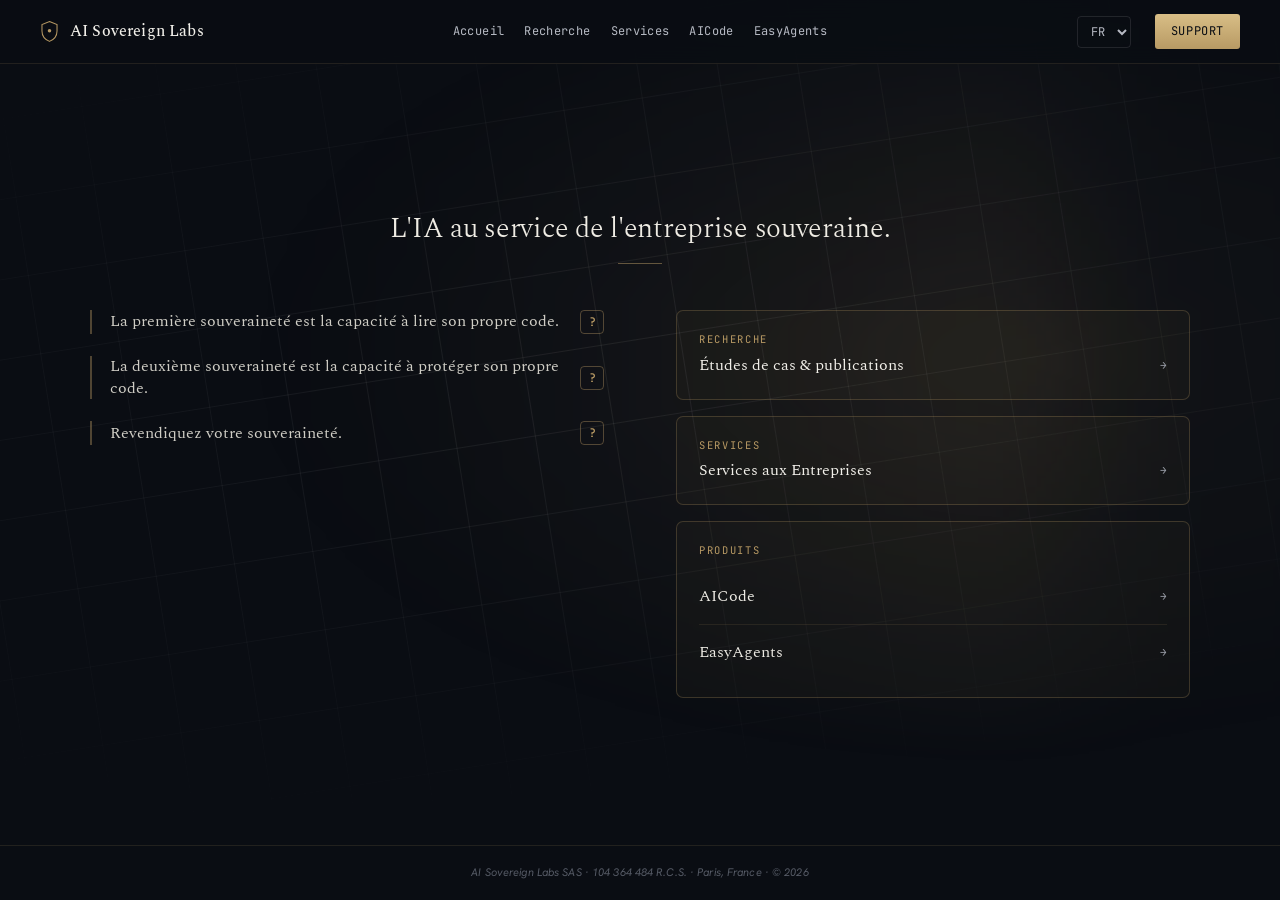
==== commit a7d9fc9a: "Add files via upload" ====
--- a/fr/index.html
+++ b/fr/index.html
@@ -62,38 +62,74 @@
     </div>
     <div class="bg-sheen"></div>
 
-    <!-- Top bar: brand links to the site root, language combo + direct support -->
-    <header class="topbar">
-      <h1 class="brand">
-        <a href="/fr/" aria-label="Accueil AI Sovereign Labs">
-          <svg viewBox="0 0 24 28" fill="none" aria-hidden="true">
-            <path
-              d="M12 1.5 21.5 5.2v8.1c0 6.3-4.1 11-9.5 13.2C6.6 24.3 2.5 19.6 2.5 13.3V5.2L12 1.5Z"
-              stroke="#b89a64"
-              stroke-width="1.3"
-            ></path>
-            <circle cx="12" cy="13" r="2.2" fill="#b89a64"></circle>
-          </svg>
-          AI Sovereign Labs
-        </a>
-      </h1>
-
-      <div class="topbar-right">
+    <!-- AICODE_SHARED_HEADER_START: generated from partials/header.html -->
+    <nav class="site-nav">
+      <a href="/fr/" class="nav-logo" aria-label="Accueil AI Sovereign Labs">
+        <svg viewBox="0 0 24 28" fill="none" aria-hidden="true">
+          <path
+            d="M12 1.5 21.5 5.2v8.1c0 6.3-4.1 11-9.5 13.2C6.6 24.3 2.5 19.6 2.5 13.3V5.2L12 1.5Z"
+            stroke="currentColor"
+            stroke-width="1.3"
+          ></path>
+          <circle cx="12" cy="13" r="2.2" fill="currentColor"></circle>
+        </svg>
+        <span>AI Sovereign Labs</span>
+      </a>
+
+      <div id="site-nav-panel" class="nav-panel" data-nav-panel aria-hidden="false">
         <div class="lang-switcher">
-          <select onchange="switchLang(this)" aria-label="Language selection">
+          <select onchange="switchLang(this)" aria-label="Sélection de la langue">
             <option value="en">EN</option>
             <option value="fr" selected>FR</option>
           </select>
         </div>
-        <a
-          class="btn-contact contact-link"
-          href="https://aisovereignlabs.zohodesk.eu"
-          target="_blank"
-          rel="noopener"
-          >Support</a
-        >
-      </div>
-    </header>
+        <ul class="nav-links">
+          <li><a href="/fr/">Accueil</a></li>
+          <li><a href="/fr/research/">Recherche</a></li>
+          <li><a href="/fr/services/">Services</a></li>
+          <li>
+            <a href="https://ai-code.ai/fr/" target="_blank" rel="noopener">AICode</a>
+          </li>
+          <li>
+            <a href="https://easy-agents.ai/fr/" target="_blank" rel="noopener"
+              >EasyAgents</a
+            >
+          </li>
+          <li class="nav-mobile-only">
+            <a
+              href="https://aisovereignlabs.zohodesk.eu"
+              target="_blank"
+              rel="noopener"
+              >Support</a
+            >
+          </li>
+        </ul>
+      </div>
+
+      <a
+        class="btn-contact nav-cta"
+        href="https://aisovereignlabs.zohodesk.eu"
+        target="_blank"
+        rel="noopener"
+        >Support</a
+      >
+
+      <button
+        type="button"
+        class="nav-toggle"
+        data-nav-toggle
+        aria-controls="site-nav-panel"
+        aria-expanded="false"
+        aria-label="Ouvrir le menu mobile"
+        data-label-open="Ouvrir le menu mobile"
+        data-label-close="Fermer le menu mobile"
+      >
+        <span class="nav-toggle-bar" aria-hidden="true"></span>
+        <span class="nav-toggle-bar" aria-hidden="true"></span>
+        <span class="nav-toggle-bar" aria-hidden="true"></span>
+      </button>
+    </nav>
+    <!-- AICODE_SHARED_HEADER_END -->
 
     <main>
       <div class="hero">
@@ -165,7 +201,7 @@
 
         <!-- Right: research comes first, then services, then products. -->
         <div class="offer">
-          <!-- Recherche stays separate from Produits so new publications can scale as cards later. -->
+          <!-- Research stays separate from Produits so new publications can scale as cards later. -->
           <a class="offer-card offer-nav-card" href="/fr/research">
             <div class="offer-kicker">Recherche</div>
             <div class="offer-title">Études de cas &amp; publications</div>
@@ -204,27 +240,12 @@
       </div>
     </main>
 
+    <!-- AICODE_SHARED_FOOTER_START: generated from partials/footer.html -->
     <footer>
-      <nav>
-        <a href="." class="disabled">Accueil</a>
-        <a href="./research">Recherche</a>
-        <a href="./services">Services</a>
-        <a href="https://ai-code.ai/fr/" target="_blank" rel="noopener">AICode</a>
-        <a href="https://easy-agents.ai/fr/" target="_blank" rel="noopener"
-          >EasyAgents</a
-        >
-        <a
-          id="contact-link"
-          class="contact-link"
-          href="https://aisovereignlabs.zohodesk.eu"
-          target="_blank"
-          rel="noopener"
-          >Support</a
-        >
-      </nav>
       <div class="legal">
         AI Sovereign Labs SAS · 104 364 484 R.C.S. · Paris, France · © 2026
       </div>
     </footer>
+    <!-- AICODE_SHARED_FOOTER_END -->
   </body>
 </html>
--- a/assets/common.css
+++ b/assets/common.css
@@ -68,7 +68,11 @@
     #000,
     transparent 78%
   );
-  mask-image: radial-gradient(ellipse 60% 62% at 50% 50%, #000, transparent 78%);
+  mask-image: radial-gradient(
+    ellipse 60% 62% at 50% 50%,
+    #000,
+    transparent 78%
+  );
 }
 
 .bg-grid > div {
@@ -108,54 +112,135 @@
   );
 }
 
-/* ========== TOP BAR ========== */
-.topbar {
-  position: relative;
-  z-index: 2;
-  flex-shrink: 0;
+/* ========== NAVIGATION ROOT ========== */
+/* The shell mirrors the AICode navigation mechanics while keeping the local
+   Sovereign Labs palette and destinations. */
+nav.site-nav {
+  position: fixed;
+  top: 0;
+  left: 0;
+  right: 0;
+  z-index: 500;
+  height: 4rem;
+  padding: 0 2.5rem;
   display: flex;
   align-items: center;
-  justify-content: space-between;
-  padding: 18px 40px;
+  gap: 1rem;
   border-bottom: 1px solid var(--line);
-}
-
-.brand {
-  margin: 0;
+  background: rgba(10, 13, 19, 0.86);
+  backdrop-filter: blur(12px);
+  -webkit-backdrop-filter: blur(12px);
+  transition: background 0.3s ease;
+}
+
+.nav-logo {
+  display: flex;
+  align-items: center;
+  gap: 0.6875rem;
+  flex: 0 0 auto;
   font-family: "Spectral", serif;
   font-weight: 500;
-  font-size: 17px;
+  font-size: 1rem;
   letter-spacing: 0.01em;
   color: #f1efe9;
 }
 
-.brand a {
-  display: inline-flex;
-  align-items: center;
-  gap: 11px;
-}
-
-.brand svg {
-  width: 19px;
-  height: 23px;
+.nav-logo svg {
+  width: 1.1875rem;
+  height: 1.4375rem;
   flex-shrink: 0;
-}
-
-.topbar-right {
+  color: var(--gold);
+}
+
+/* This wrapper stays the single source of truth for both the desktop inline
+   controls and the fullscreen mobile sheet. */
+.nav-panel {
+  margin-left: auto;
+  flex: 1 1 auto;
+  min-width: 0;
   display: flex;
   align-items: center;
-  gap: 14px;
+  justify-content: flex-end;
+  gap: 1rem;
+}
+
+/* Desktop keeps the links visually centered while mobile reuses the same nodes
+   in the sheet with a vertical order. */
+.lang-switcher {
+  order: 2;
+  flex: 0 0 auto;
+  margin-left: auto;
+  position: relative;
+  z-index: 1;
+}
+
+.nav-links {
+  order: 1;
+  position: absolute;
+  left: 50%;
+  transform: translateX(-50%);
+  min-width: max-content;
+  display: flex;
+  align-items: center;
+  gap: 0.25rem;
+  margin: 0;
+  padding: 0;
+  list-style: none;
+}
+
+.nav-links li {
+  flex: 0 0 auto;
+}
+
+/* The desktop header already exposes the support CTA as a button, so the
+   duplicate inline support link only becomes visible inside the mobile sheet. */
+.nav-mobile-only {
+  display: none;
+}
+
+.nav-links a {
+  display: block;
+  padding: 0.25rem 0.5rem;
+  font-family: "JetBrains Mono", monospace;
+  font-size: 0.75rem;
+  letter-spacing: 0.03em;
+  color: #b6bac3;
+  border-radius: 0.1875rem;
+  transition:
+    color 0.2s ease,
+    background 0.2s ease;
+}
+
+.nav-links a:hover {
+  color: var(--gold-soft);
+  background: rgba(184, 154, 100, 0.06);
+}
+
+/* The current page stays visible in the header but should not behave like a redundant link. */
+.nav-links a[aria-current="page"] {
+  color: var(--gold);
+  background: rgba(184, 154, 100, 0.08);
+  pointer-events: none;
+}
+
+.nav-cta {
+  flex: 0 0 auto;
+  margin-left: 0.5rem;
+  padding: 0.5rem 1rem;
+  font-size: 0.75rem;
+  position: relative;
+  z-index: 1;
 }
 
 /* ========== LANGUAGE SWITCHER ========== */
 .lang-switcher select {
-  background: rgba(255, 255, 255, 0.03);
-  color: #b6b8bf;
+  background: transparent;
+  color: #b6bac3;
   border: 1px solid rgba(255, 255, 255, 0.1);
-  padding: 6px 9px;
+  padding: 0.375rem 0.5625rem;
   font-family: "JetBrains Mono", monospace;
-  font-size: 12px;
-  border-radius: 4px;
+  font-size: 0.75rem;
+  border-radius: 0.25rem;
   cursor: pointer;
   transition: all 0.2s ease;
 }
@@ -173,19 +258,73 @@
 /* ========== CONTACT BUTTON ========== */
 .btn-contact {
   font-family: "JetBrains Mono", monospace;
-  font-size: 12px;
+  font-size: 0.75rem;
   letter-spacing: 0.05em;
   text-transform: uppercase;
   color: #0a0d13;
   background: linear-gradient(180deg, var(--gold-soft), var(--gold));
-  padding: 8px 16px;
-  border-radius: 3px;
+  padding: 0.5rem 1rem;
+  border-radius: 0.1875rem;
   white-space: nowrap;
   transition: filter 0.2s ease;
 }
 
 .btn-contact:hover {
   filter: brightness(1.07);
+}
+
+/* ========== MOBILE BURGER ========== */
+/* The burger exists in the DOM on every page, but CSS keeps it out of the
+   desktop flow until the wider navigation can no longer stay comfortable. */
+.nav-toggle {
+  display: none;
+  flex: 0 0 auto;
+  width: 2.625rem;
+  height: 2.625rem;
+  padding: 0;
+  flex-direction: column;
+  align-items: center;
+  justify-content: center;
+  gap: 0.25rem;
+  border: 1px solid rgba(255, 255, 255, 0.1);
+  border-radius: 0.25rem;
+  background: transparent;
+  color: var(--text);
+  cursor: pointer;
+  transition:
+    border-color 0.2s ease,
+    background 0.2s ease,
+    color 0.2s ease;
+}
+
+.nav-toggle:hover,
+.nav-toggle:focus-visible {
+  border-color: var(--gold);
+  background: rgba(184, 154, 100, 0.08);
+  color: var(--gold-soft);
+}
+
+.nav-toggle:focus-visible {
+  outline: 1px solid var(--gold);
+  outline-offset: 0.2rem;
+}
+
+.nav-toggle-bar {
+  display: block;
+  width: 1.125rem;
+  height: 0.125rem;
+  border-radius: 999px;
+  background: currentColor;
+  transition:
+    transform 0.22s ease,
+    opacity 0.18s ease,
+    background 0.18s ease;
+}
+
+/* The fullscreen sheet reuses the same DOM nodes, so the page itself must stop
+   scrolling while the sheet is open. */
+body.has-mobile-nav-open {
+  overflow: hidden;
 }
 
 /* ========== HERO ========== */
@@ -196,7 +335,7 @@
 .slogan {
   font-family: "Spectral", serif;
   font-weight: 300;
-  font-size: clamp(20px, 2.4vw, 28px);
+  font-size: clamp(1.25rem, 2.4vw, 1.75rem);
   line-height: 1.2;
   letter-spacing: -0.01em;
   color: #efece4;
@@ -204,10 +343,10 @@
 }
 
 .hero-rule {
-  width: 44px;
+  width: 2.75rem;
   height: 1px;
   background: rgba(184, 154, 100, 0.5);
-  margin: 18px auto 0;
+  margin: 1.125rem auto 0;
 }
 
 /* ========== MAIN ========== */
@@ -220,9 +359,9 @@
   flex-direction: column;
   justify-content: center;
   width: 100%;
-  max-width: 1180px;
+  max-width: 73.75rem;
   margin: 0 auto;
-  padding: 28px 40px;
+  padding: calc(4rem + 1.75rem) 2.5rem 1.75rem;
 }
 
 /* ========== FOOTER ========== */
@@ -231,66 +370,155 @@
   z-index: 2;
   flex-shrink: 0;
   border-top: 1px solid var(--line);
-  padding: 18px 40px;
+  padding: 1.125rem 2.5rem;
   text-align: center;
 }
 
-footer nav {
-  display: flex;
-  flex-wrap: wrap;
-  align-items: center;
-  gap: 8px 22px;
-  justify-content: center;
-}
-
-footer nav a {
-  font-family: "JetBrains Mono", monospace;
-  font-size: 12px;
-  letter-spacing: 0.03em;
-  color: #b6bac3;
-  transition: color 0.2s ease;
-}
-
-footer nav a:hover {
-  color: var(--gold);
-}
-
-footer nav a.disabled {
-  color: var(--text-muted);
-  pointer-events: none;
-}
-
-footer nav a.contact-link {
-  color: var(--gold);
-}
-
 .legal {
-  font-size: 11px;
+  font-size: 0.6875rem;
   font-style: italic;
   color: var(--text-muted);
-  margin-top: 12px;
   letter-spacing: 0.01em;
 }
 
 /* ========== RESPONSIVE ========== */
-@media (max-width: 760px) {
+/* This breakpoint activates the same fullscreen navigation pattern as AICode,
+   but earlier because the Sovereign Labs header carries longer labels. */
+@media (max-width: 60rem) {
+  nav.site-nav {
+    padding: 0 1.25rem;
+    gap: 0.75rem;
+  }
+
+  .nav-cta {
+    display: none;
+  }
+
+  .nav-toggle {
+    display: inline-flex;
+    margin-left: auto;
+    position: relative;
+    z-index: 2;
+  }
+
+  .nav-logo {
+    position: relative;
+    z-index: 2;
+  }
+
+  /* The shared panel becomes a fullscreen sheet under the fixed header while
+     keeping the same selector and links. */
+  .nav-panel {
+    position: fixed;
+    inset: 0;
+    z-index: 1;
+    width: 100vw;
+    min-height: 100dvh;
+    box-sizing: border-box;
+    margin-left: 0;
+    padding: calc(4rem + 1.25rem) 1.25rem
+      max(2rem, env(safe-area-inset-bottom, 0rem));
+    flex-direction: column;
+    align-items: flex-start;
+    justify-content: flex-start;
+    gap: 1.5rem;
+    overflow-y: auto;
+    background: rgba(10, 13, 19, 0.98);
+    opacity: 0;
+    visibility: hidden;
+    pointer-events: none;
+    transform: translateY(-100%);
+    transition:
+      transform 0.28s cubic-bezier(0.22, 0.61, 0.36, 1),
+      opacity 0.22s ease,
+      visibility 0s linear 0.28s;
+  }
+
+  nav.site-nav.is-mobile-nav-open .nav-panel {
+    opacity: 1;
+    visibility: visible;
+    pointer-events: auto;
+    transform: translateY(0);
+    transition:
+      transform 0.28s cubic-bezier(0.22, 0.61, 0.36, 1),
+      opacity 0.22s ease,
+      visibility 0s;
+  }
+
+  .lang-switcher {
+    order: 1;
+    width: 100%;
+  }
+
+  .lang-switcher select {
+    width: min(12rem, 100%);
+    padding: 0.72rem 2.5rem 0.72rem 0.9rem;
+    font-size: 0.92rem;
+    background: #0f1219;
+  }
+
+  .nav-links {
+    order: 2;
+    position: static;
+    left: auto;
+    transform: none;
+    width: 100%;
+    min-width: 0;
+    flex-direction: column;
+    align-items: flex-start;
+    gap: 0.35rem;
+  }
+
+  .nav-links li {
+    width: 100%;
+  }
+
+  .nav-mobile-only {
+    display: block;
+  }
+
+  .nav-links a {
+    width: 100%;
+    padding: 0.65rem 0;
+    font-size: 1.05rem;
+    border-radius: 0;
+    background: transparent;
+  }
+
+  /* The same button opens and closes the sheet by morphing into a close glyph. */
+  nav.site-nav.is-mobile-nav-open .nav-toggle {
+    border-color: var(--gold);
+    background: rgba(184, 154, 100, 0.08);
+    color: var(--gold-soft);
+  }
+
+  nav.site-nav.is-mobile-nav-open .nav-toggle-bar:nth-child(1) {
+    transform: translateY(0.375rem) rotate(45deg);
+  }
+
+  nav.site-nav.is-mobile-nav-open .nav-toggle-bar:nth-child(2) {
+    opacity: 0;
+  }
+
+  nav.site-nav.is-mobile-nav-open .nav-toggle-bar:nth-child(3) {
+    transform: translateY(-0.375rem) rotate(-45deg);
+  }
+}
+
+@media (max-width: 47.5rem) {
   body {
     height: auto;
   }
 
-  .topbar {
-    padding: 16px 20px;
-  }
-
   main {
-    padding: 26px 20px;
+    padding: calc(4rem + 1.5rem) 1.25rem 1.625rem;
   }
 
   footer {
-    padding: 18px 20px;
-  }
-
-  /* keep the grid well-placed behind the stacked hero on mobile */
+    padding: 1.125rem 1.25rem;
+  }
+
+  /* Keep the grid well placed behind the stacked content on smaller screens. */
   .bg-grid,
   .bg-sheen {
     width: 210%;
@@ -300,8 +528,8 @@
   }
 }
 
-@media (max-width: 460px) {
-  .brand {
-    font-size: 15px;
-  }
-}
+@media (max-width: 28.75rem) {
+  .nav-logo {
+    font-size: 0.9375rem;
+  }
+}
